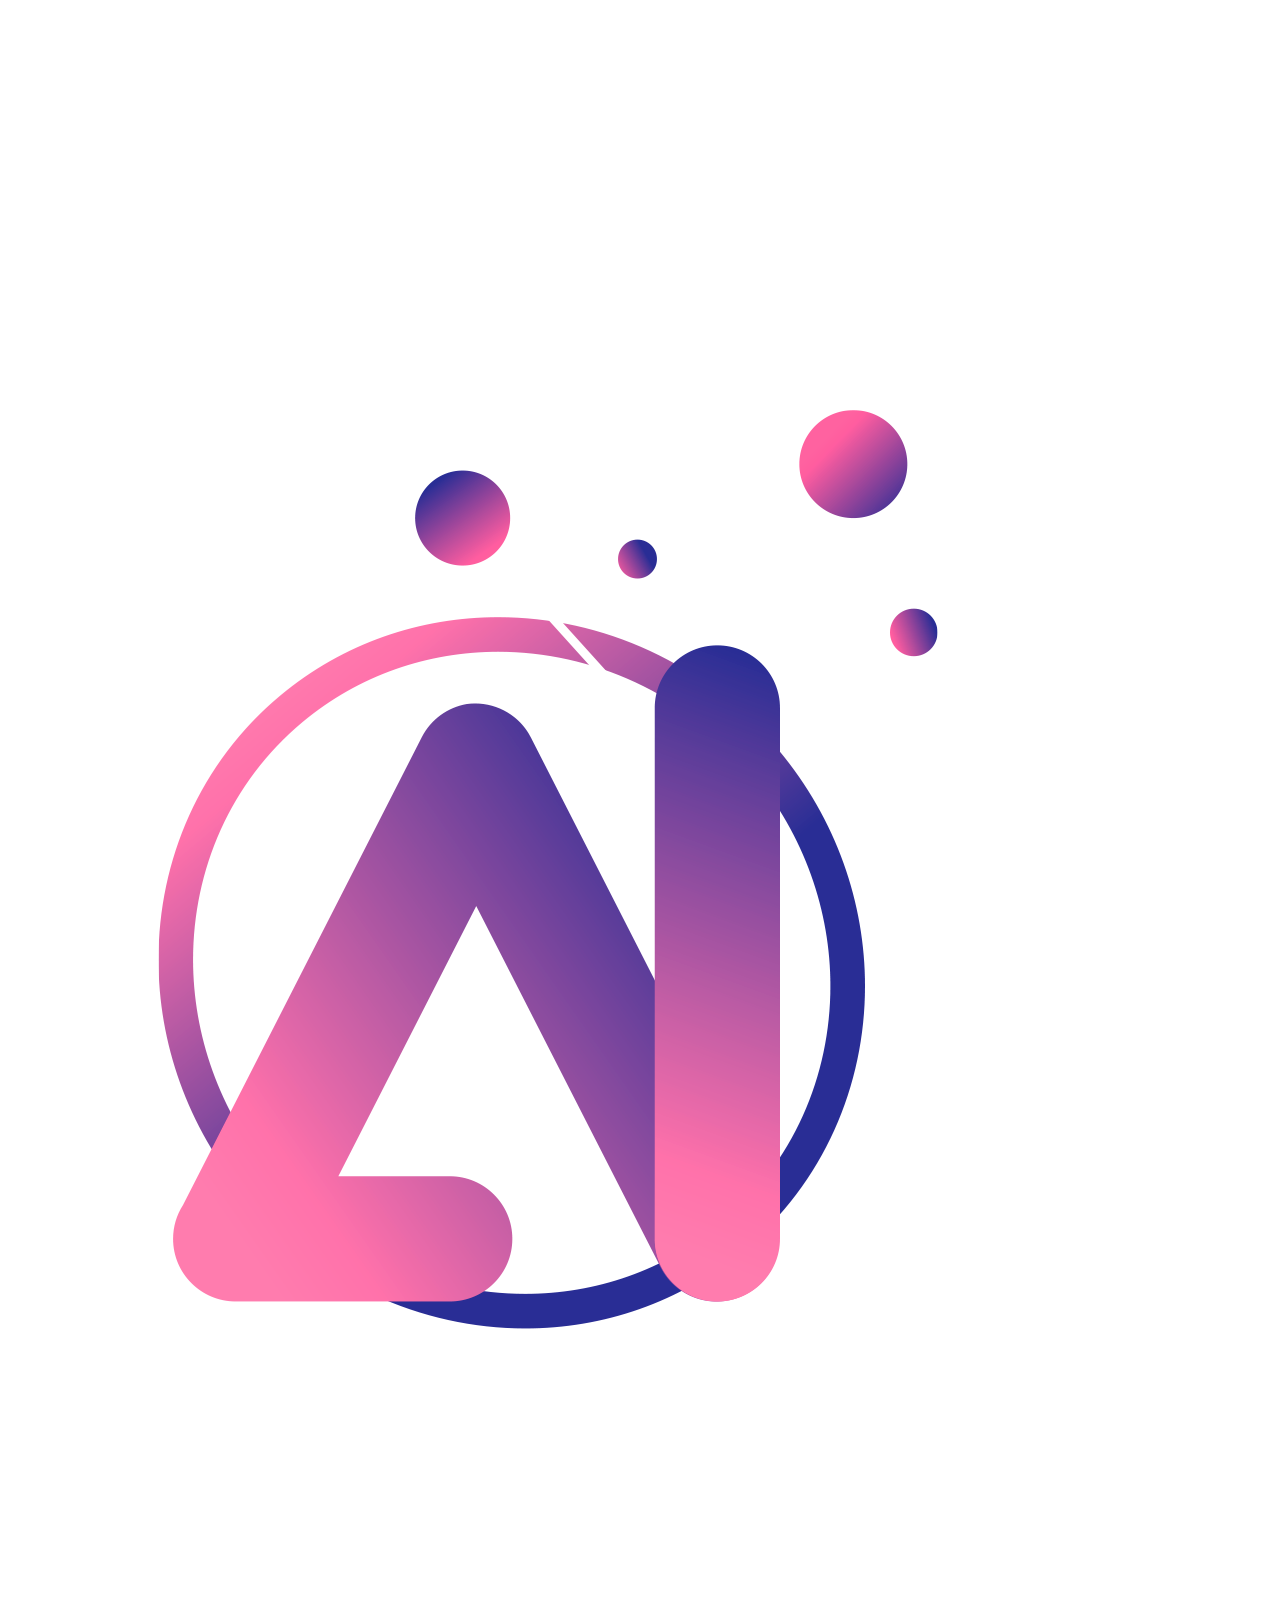
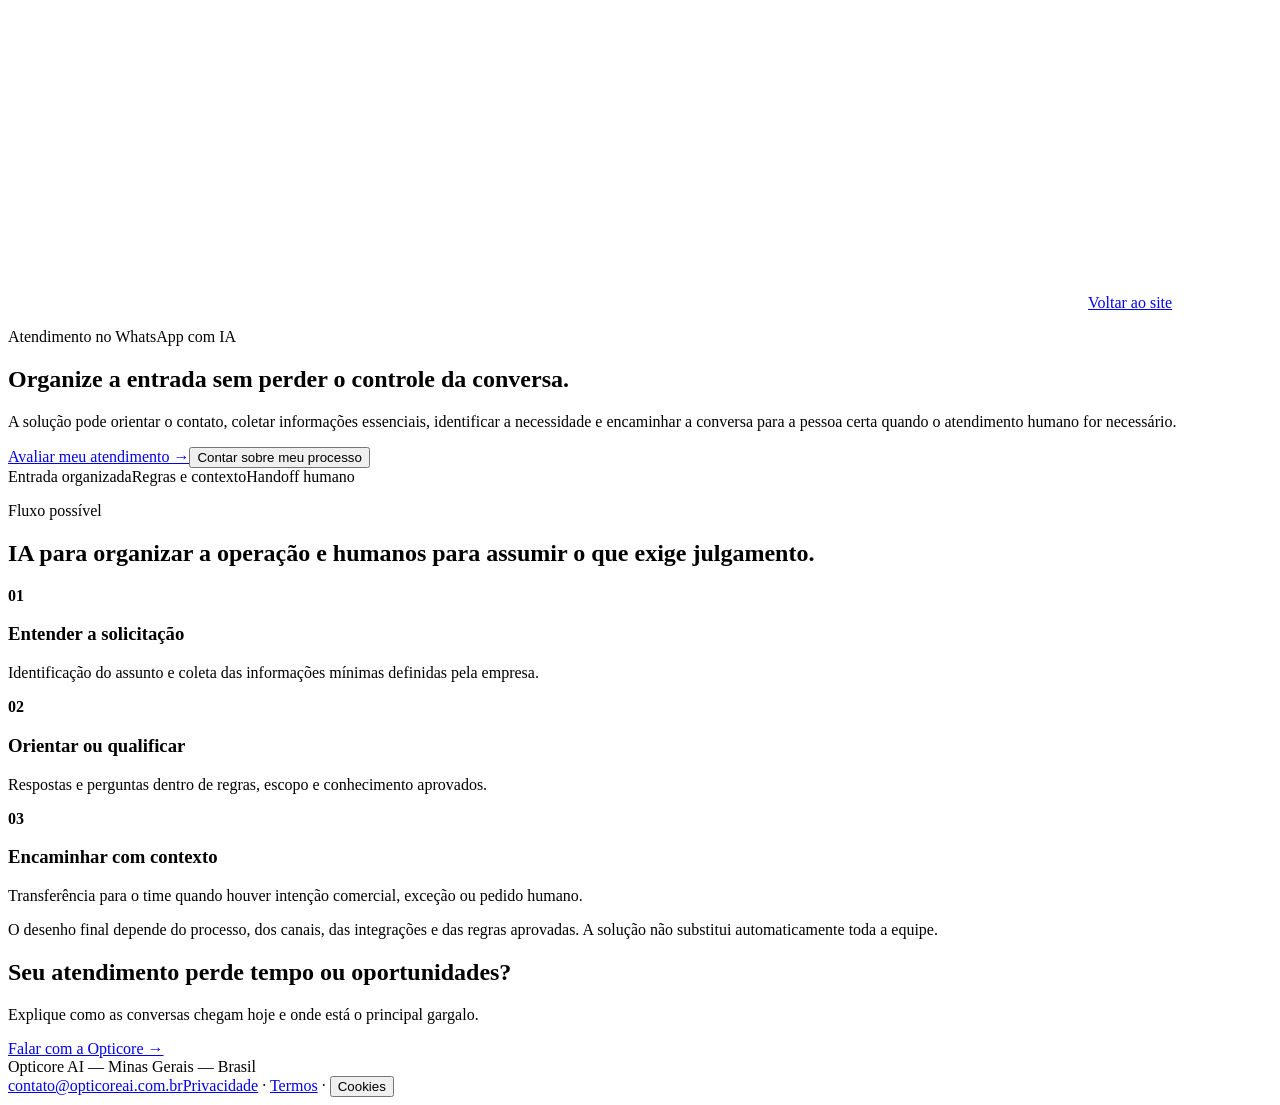
==== atendimento-whatsapp-ia.html @ dc370904 "feat(preview): adiciona revisão visual" ====
<!doctype html>
<html lang="pt-BR">
<head>
  <meta charset="utf-8">
  <meta name="viewport" content="width=device-width,initial-scale=1">
  <title>Atendimento no WhatsApp com IA | Opticore AI</title>
  <meta name="description" content="Organize o atendimento no WhatsApp com coleta de contexto, orientação inicial, qualificação e encaminhamento humano quando necessário.">
  <link rel="canonical" href="https://www.opticoreai.com.br/atendimento-whatsapp-ia.html">
  <link rel="icon" href="favicon.ico" sizes="any">
  <link rel="preconnect" href="https://fonts.googleapis.com">
  <link rel="preconnect" href="https://fonts.gstatic.com" crossorigin>
  <link href="https://fonts.googleapis.com/css2?family=Audiowide&family=Manrope:wght@400;500;600;700;800&display=swap" rel="stylesheet">
  <link rel="stylesheet" href="site.css">
  <script src="site.js" defer></script>
</head>
<body class="landing-body">
  <header class="landing-header page-shell"><a href="index.html" aria-label="Opticore AI - início"><img class="landing-logo" src="logo-branca-sem-fundo.png" alt="Opticore AI"></a><a class="landing-back" href="index.html">Voltar ao site</a></header>
  <main>
    <section class="landing-hero page-shell"><div><p class="landing-eyebrow">Atendimento no WhatsApp com IA</p><h1>Organize a entrada sem perder o controle da conversa.</h1><p>A solução pode orientar o contato, coletar informações essenciais, identificar a necessidade e encaminhar a conversa para a pessoa certa quando o atendimento humano for necessário.</p><a class="landing-cta" data-track="whatsapp" data-cta="atendimento_hero" href="https://wa.me/551151927579?text=Olá%2C%20vim%20pela%20página%20de%20atendimento%20no%20WhatsApp%20e%20quero%20avaliar%20esse%20processo%20na%20minha%20empresa." target="_blank" rel="noreferrer">Avaliar meu atendimento →</a><button class="landing-form-trigger" type="button" data-open-lead-form>Contar sobre meu processo</button></div><aside class="solution-visual" aria-hidden="true"><div class="solution-orbit"></div><div class="solution-core"></div><span class="solution-label one">Entrada organizada</span><span class="solution-label two">Regras e contexto</span><span class="solution-label three">Handoff humano</span></aside></section>
    <section class="landing-section page-shell"><p class="landing-eyebrow">Fluxo possível</p><h2>IA para organizar a operação e humanos para assumir o que exige julgamento.</h2><div class="landing-grid"><article class="landing-card"><b>01</b><h3>Entender a solicitação</h3><p>Identificação do assunto e coleta das informações mínimas definidas pela empresa.</p></article><article class="landing-card"><b>02</b><h3>Orientar ou qualificar</h3><p>Respostas e perguntas dentro de regras, escopo e conhecimento aprovados.</p></article><article class="landing-card"><b>03</b><h3>Encaminhar com contexto</h3><p>Transferência para o time quando houver intenção comercial, exceção ou pedido humano.</p></article></div><p class="landing-note">O desenho final depende do processo, dos canais, das integrações e das regras aprovadas. A solução não substitui automaticamente toda a equipe.</p></section>
    <section class="landing-contact page-shell"><div><h2>Seu atendimento perde tempo ou oportunidades?</h2><p>Explique como as conversas chegam hoje e onde está o principal gargalo.</p></div><a class="landing-cta" data-track="whatsapp" data-cta="atendimento_final" href="https://wa.me/551151927579?text=Olá%2C%20quero%20avaliar%20o%20atendimento%20da%20minha%20empresa%20no%20WhatsApp." target="_blank" rel="noreferrer">Falar com a Opticore →</a></section>
    <dialog class="lead-dialog" data-lead-dialog aria-labelledby="lead-form-title">
      <div class="lead-dialog-inner">
        <button class="lead-dialog-close" type="button" data-close-lead-form aria-label="Fechar formulário">×</button>
        <p class="lead-dialog-eyebrow">Atendimento no WhatsApp</p>
        <h2 id="lead-form-title">Conte um pouco sobre o seu processo.</h2>
        <p class="lead-dialog-intro">Usaremos estas informações somente para entender a sua solicitação e retornar pelo canal escolhido.</p>
        <form class="lead-form" data-lead-form data-solution-context="Atendimento no WhatsApp" data-form-version="lead-v1" novalidate>
          <input type="hidden" name="solution_context" value="Atendimento no WhatsApp">
          <input type="hidden" name="form_version" value="lead-v1">
          <label>Seu nome<input name="name" type="text" autocomplete="name" required></label>
          <label>Empresa<input name="company" type="text" autocomplete="organization" required></label>
          <label>WhatsApp<input name="phone" type="tel" autocomplete="tel" inputmode="tel" placeholder="(00) 00000-0000" required></label>
          <label>E-mail <small>(opcional)</small><input name="email" type="email" autocomplete="email" placeholder="voce@empresa.com.br"></label>
          <label>Segmento<select name="segment" required><option value="">Selecione</option><option>Comércio</option><option>Serviços</option><option>Indústria</option><option>Associação ou entidade</option><option>Outro</option></select></label>
          <label class="full">Qual processo ou dificuldade você quer melhorar?<textarea name="challenge" maxlength="900" required placeholder="Ex.: os contatos demoram a receber resposta e o time perde o contexto."></textarea></label>
          <label class="full">Canal preferido para retorno<select name="contact_preference" required><option value="">Selecione</option><option value="whatsapp">WhatsApp</option><option value="email">E-mail</option></select></label>
          <label class="lead-consent"><input name="consent" type="checkbox" required><span>Autorizo a Opticore AI a usar estes dados para analisar minha solicitação e entrar em contato. Consulte a <a href="privacy.html">Política de Privacidade</a>.</span></label>
          <div class="lead-form-actions"><button class="lead-submit" type="submit">Enviar solicitação</button><p class="lead-form-status" data-lead-form-status aria-live="polite"></p></div>
        </form>
      </div>
    </dialog>
  </main>
  <footer class="landing-footer page-shell"><span>Opticore AI — Minas Gerais — Brasil<br><a href="mailto:contato@opticoreai.com.br">contato@opticoreai.com.br</a></span><span><a href="privacy.html">Privacidade</a> · <a href="terms.html">Termos</a> · <button class="cookie-settings" type="button" data-cookie-settings>Cookies</button></span></footer>
</body>
</html>
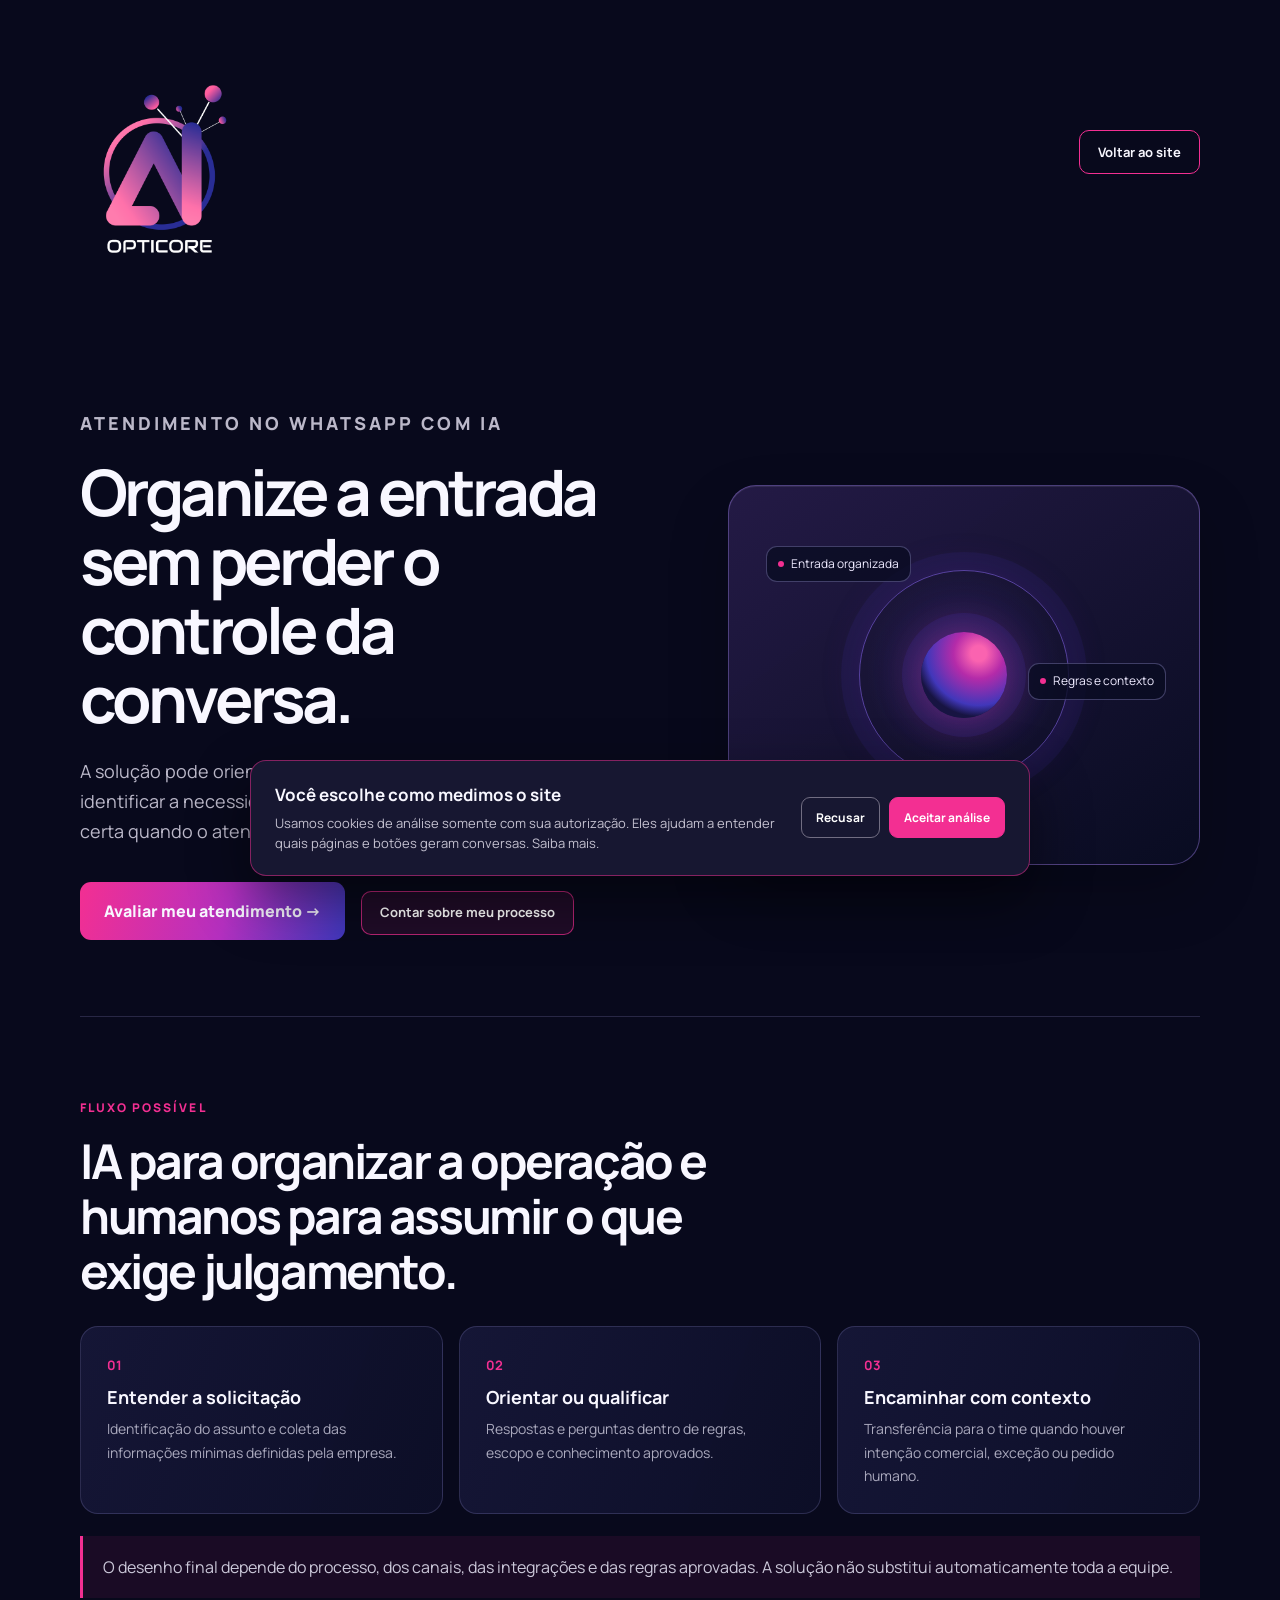
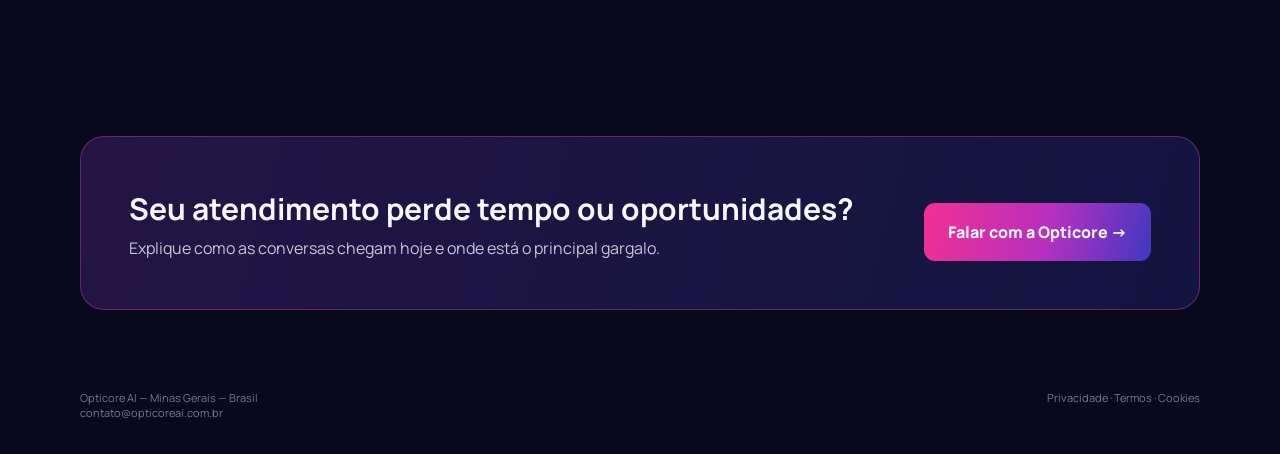
==== commit d085b3f0: "Conecta formulários do site ao recebimento de leads no n8n" ====
--- a/atendimento-whatsapp-ia.html
+++ b/atendimento-whatsapp-ia.html
@@ -25,9 +25,10 @@
         <p class="lead-dialog-eyebrow">Atendimento no WhatsApp</p>
         <h2 id="lead-form-title">Conte um pouco sobre o seu processo.</h2>
         <p class="lead-dialog-intro">Usaremos estas informações somente para entender a sua solicitação e retornar pelo canal escolhido.</p>
-        <form class="lead-form" data-lead-form data-solution-context="Atendimento no WhatsApp" data-form-version="lead-v1" novalidate>
+        <form class="lead-form" data-lead-form data-endpoint="https://automacao.opticoreai.com.br/webhook/opticore-site-leads-v1" data-solution-context="Atendimento no WhatsApp" data-form-version="lead-v1" novalidate>
           <input type="hidden" name="solution_context" value="Atendimento no WhatsApp">
           <input type="hidden" name="form_version" value="lead-v1">
+          <label style="position:absolute;left:-10000px" aria-hidden="true">Website<input name="website" type="text" tabindex="-1" autocomplete="off"></label>
           <label>Seu nome<input name="name" type="text" autocomplete="name" required></label>
           <label>Empresa<input name="company" type="text" autocomplete="organization" required></label>
           <label>WhatsApp<input name="phone" type="tel" autocomplete="tel" inputmode="tel" placeholder="(00) 00000-0000" required></label>
@@ -44,3 +45,4 @@
   <footer class="landing-footer page-shell"><span>Opticore AI — Minas Gerais — Brasil<br><a href="mailto:contato@opticoreai.com.br">contato@opticoreai.com.br</a></span><span><a href="privacy.html">Privacidade</a> · <a href="terms.html">Termos</a> · <button class="cookie-settings" type="button" data-cookie-settings>Cookies</button></span></footer>
 </body>
 </html>
+
--- a/site.css
+++ b/site.css
@@ -0,0 +1 @@
+.deliverables{display:grid;grid-template-columns:0.86fr 1.14fr;gap:92px;padding:0 0 105px}.deliverables>div:first-child h2{font-size:clamp(31px, 3.4vw, 48px);line-height:1.12;letter-spacing:-.05em}.deliverables>div:first-child>p:last-child{color:#aaa9bd;font-size:16px;line-height:1.7}.deliverables-grid{display:grid;gap:16px}.deliverables-grid article{padding:24px;background:linear-gradient(110deg,rgba(23,24,57,.91),rgba(13,15,40,.94));border:1px solid rgba(185,178,255,.18);border-radius:18px}.deliverables-grid b{color:#f32f92;font-family:Audiowide,sans-serif;font-size:13px}.deliverables-grid h3{margin:7px 0;font-size:18px}.deliverables-grid p{margin:0;color:#aaa9bd;font-size:14px;line-height:1.6}.capability{transition:.2s}.capability:hover{transform:translateY(-3px);border-color:rgba(243,47,146,.52)}.cookie-settings{padding:0;border:0;background:0 0;color:inherit;font:inherit;cursor:pointer}.cookie-settings:hover{color:#fff}.cookie-banner{position:fixed;left:24px;right:24px;bottom:24px;z-index:100;max-width:780px;margin:auto;padding:22px 24px;display:none;grid-template-columns:1fr auto;gap:20px;align-items:center;background:#171731;border:1px solid rgba(243,47,146,.5);border-radius:16px;box-shadow:0 24px 60px rgba(0,0,0,.48)}.cookie-banner.is-visible{display:grid}.cookie-banner h2{margin:0 0 7px;font-size:17px}.cookie-banner p{margin:0;color:#c4c1d0;font-size:13px;line-height:1.55}.cookie-banner a{color:#ff69b6}.cookie-actions{display:flex;gap:9px}.cookie-actions button{padding:11px 14px;border-radius:9px;font:700 12px Manrope,Arial,sans-serif;cursor:pointer}.cookie-reject{border:1px solid #716d82;background:0 0;color:#fff}.cookie-accept{border:1px solid #f32f92;background:#f32f92;color:#fff}.page-shell{width:min(1120px,calc(100% - 64px));margin:auto}.landing-body{margin:0;background:#08091c;color:#f8f7ff;font-family:Manrope,Arial,sans-serif}.landing-body *{box-sizing:border-box}.landing-body a{color:inherit;text-decoration:none}.landing-header{min-height:88px;display:flex;align-items:center;justify-content:space-between}.landing-logo{width:170px;transform:translateY(22px)}.landing-back{padding:12px 18px;border:1px solid #f32f92;border-radius:10px;font-size:13px;font-weight:700}.landing-hero{padding:105px 0 76px;display:grid;grid-template-columns:1.1fr 0.9fr;gap:70px;align-items:center}.landing-eyebrow{margin:0 0 18px;color:#f32f92;text-transform:uppercase;letter-spacing:.17em;font-size:12px;font-weight:800}.landing-hero h1{margin:0 0 24px;font-size:clamp(42px, 5vw, 66px);line-height:1.08;letter-spacing:-.06em}.landing-hero p{max-width:650px;color:#bbb8c9;font-size:18px;line-height:1.65}.landing-cta{display:inline-flex;align-items:center;gap:24px;margin-top:18px;padding:18px 24px;border-radius:11px;background:linear-gradient(105deg,#f32f92,#b530c0 55%,#4038bf);font-weight:800}.signal-card{padding:30px;background:linear-gradient(145deg,rgba(38,27,72,.9),rgba(10,13,36,.91));border:1px solid rgba(178,135,255,.45);border-radius:24px}.signal-card h2{margin:0 0 18px;font-size:20px}.signal-card ul{margin:0;padding:0;list-style:none;display:grid;gap:13px}.signal-card li{padding-left:27px;position:relative;color:#cbc8d9;line-height:1.5}.signal-card li:before{content:"◇";position:absolute;left:0;color:#f32f92}.landing-section{padding:82px 0;border-top:1px solid rgba(185,178,255,.18)}.landing-section h2{max-width:720px;margin:0 0 28px;font-size:clamp(30px, 4vw, 48px);line-height:1.14;letter-spacing:-.05em}.landing-grid{display:grid;grid-template-columns:repeat(3,1fr);gap:16px}.landing-card{padding:26px;background:linear-gradient(110deg,rgba(23,24,57,.91),rgba(13,15,40,.94));border:1px solid rgba(185,178,255,.18);border-radius:18px}.landing-card b{color:#f32f92;font-size:13px}.landing-card h3{margin:10px 0 8px;font-size:18px}.landing-card p{margin:0;color:#aaa9bd;font-size:14px;line-height:1.65}.landing-note{margin-top:22px;padding:18px 20px;border-left:3px solid #f32f92;background:rgba(243,47,146,.08);color:#cbc8d9;line-height:1.65}.landing-contact{margin:40px auto 80px;padding:48px;display:flex;align-items:center;justify-content:space-between;gap:35px;background:linear-gradient(105deg,rgba(45,25,82,.75),rgba(19,22,66,.94));border:1px solid rgba(227,71,173,.38);border-radius:24px}.landing-contact h2{margin:0 0 8px;font-size:30px}.landing-contact p{margin:0;color:#c8c4d7}.landing-footer{padding:0 0 34px;display:flex;justify-content:space-between;gap:18px;color:#79768e;font-size:11px}@media (max-width:850px){.deliverables,.landing-hero{grid-template-columns:1fr;gap:35px}.landing-grid{grid-template-columns:1fr}.landing-contact{align-items:flex-start;flex-direction:column}.landing-logo{width:120px}.cookie-banner{grid-template-columns:1fr}}@media (max-width:650px){.deliverables{padding-bottom:72px}.page-shell{width:calc(100% - 36px)}.landing-hero{padding:72px 0 55px}.landing-hero h1{font-size:39px}.landing-hero p{font-size:15px}.landing-section{padding:60px 0}.landing-contact{padding:30px 24px}.landing-footer{flex-direction:column}.cookie-banner{left:14px;right:14px;bottom:14px;padding:18px}.cookie-actions{flex-direction:column}.cookie-actions button{width:100%}}.capabilities{display:none}.node{color:inherit;text-decoration:none;cursor:pointer;transition:border-color .2s,background .2s,box-shadow .2s}.node em{display:block;max-height:0;margin-top:0;overflow:hidden;color:#ff69b6;font-size:9px;font-style:normal;font-weight:800;letter-spacing:.02em;opacity:0;transition:.2s}.node:focus-visible,.node:hover{border-color:#f32f92;background:linear-gradient(145deg,rgba(55,31,89,.97),rgba(14,16,44,.97));box-shadow:inset 0 1px rgba(255,255,255,.1),0 16px 38px rgba(243,47,146,.18)}.node:focus-visible em,.node:hover em{max-height:18px;margin-top:7px;opacity:1}.node:focus-visible{outline:3px solid rgba(243,47,146,.38);outline-offset:4px}.node:focus-visible b,.node:hover b{margin-top:7px}@media (max-width:650px){.capabilities{display:grid}}.landing-form-trigger{display:inline-flex;align-items:center;justify-content:center;margin:18px 0 0 16px;padding:13px 18px;border:1px solid rgba(243,47,146,.72);border-radius:10px;background:rgba(243,47,146,.1);color:#fff;font:700 13px/1.2 Manrope,Arial,sans-serif;cursor:pointer;transition:.2s}.landing-form-trigger:focus-visible,.landing-form-trigger:hover{background:#f32f92;border-color:#f32f92;transform:translateY(-2px)}@media (max-width:650px){.landing-form-trigger{display:flex;width:max-content;margin-left:0}}.lead-dialog{width:min(620px,calc(100% - 32px));max-height:min(760px,calc(100% - 32px));padding:0;border:1px solid rgba(185,178,255,.38);border-radius:24px;background:#10102a;color:#f8f7ff;box-shadow:0 28px 90px rgba(0,0,0,.58)}.lead-dialog::backdrop{background:rgba(5,6,19,.78);backdrop-filter:blur(5px)}.lead-dialog-inner{position:relative;padding:32px}.lead-dialog-close{position:absolute;right:18px;top:18px;width:34px;height:34px;border:1px solid rgba(185,178,255,.32);border-radius:50%;background:0 0;color:#fff;font-size:22px;cursor:pointer}.lead-dialog-eyebrow{margin:0 44px 10px 0;color:#f32f92;font:800 11px/1.3 Manrope,Arial,sans-serif;letter-spacing:.12em;text-transform:uppercase}.lead-dialog h2{max-width:470px;margin:0 0 8px;font:800 clamp(25px, 3vw, 34px)/1.12 Manrope,Arial,sans-serif;letter-spacing:-.04em}.lead-dialog-intro{margin:0 0 24px;color:#c6c2d5;font:14px/1.55 Manrope,Arial,sans-serif}.lead-form{display:grid;grid-template-columns:1fr 1fr;gap:14px}.lead-form label{display:grid;gap:7px;color:#e7e4f3;font:700 12px/1.3 Manrope,Arial,sans-serif}.lead-form .lead-consent,.lead-form .lead-form-actions,.lead-form label.full{grid-column:1/-1}.lead-form input,.lead-form select,.lead-form textarea{width:100%;padding:12px 13px;border:1px solid rgba(185,178,255,.32);border-radius:10px;background:#090a20;color:#fff;font:400 14px/1.4 Manrope,Arial,sans-serif}.lead-form textarea{min-height:98px;resize:vertical}.lead-form input:focus,.lead-form select:focus,.lead-form textarea:focus{outline:2px solid rgba(243,47,146,.6);outline-offset:1px}.lead-consent{display:flex!important;grid-template-columns:18px 1fr;align-items:start;gap:9px!important;color:#beb9cf!important;font-weight:500!important}.lead-consent input{width:16px;height:16px;margin:1px 0 0;accent-color:#f32f92}.lead-consent a{color:#fff;text-decoration:underline}.lead-submit{padding:14px 18px;border:0;border-radius:10px;background:linear-gradient(105deg,#f32f92,#b530c0 55%,#4038bf);color:#fff;font:800 14px/1.2 Manrope,Arial,sans-serif;cursor:pointer}.lead-form-status{min-height:19px;margin:11px 0 0;color:#c6c2d5;font:12px/1.45 Manrope,Arial,sans-serif}.lead-form-status.is-preview{color:#ffb8da}@media (max-width:560px){.lead-dialog-inner{padding:27px 20px}.lead-form{grid-template-columns:1fr}.lead-form .lead-consent,.lead-form .lead-form-actions,.lead-form label.full{grid-column:auto}.lead-dialog h2{font-size:27px}}.node-cta{display:inline-flex;align-items:center;justify-content:center;min-width:82px;margin:10px auto 0;padding:6px 13px;border:1px solid rgba(243,47,146,.72);border-radius:999px;background:rgba(243,47,146,.1);color:#fff;font-size:10px;font-weight:800;line-height:1.2;transition:.2s}.node:focus-visible .node-cta,.node:hover .node-cta{background:#f32f92;border-color:#f32f92;box-shadow:0 7px 17px rgba(243,47,146,.28)}.solution-visual{position:relative;min-height:380px;overflow:hidden;border:1px solid rgba(174,139,255,.38);border-radius:28px;background:radial-gradient(circle at 50% 49%,rgba(81,58,195,.32),transparent 32%),linear-gradient(145deg,rgba(37,27,71,.96),rgba(9,12,34,.98));box-shadow:inset 0 1px rgba(255,255,255,.08),0 28px 60px rgba(0,0,0,.22)}.solution-orbit{position:absolute;inset:50% auto auto 50%;width:210px;height:210px;transform:translate(-50%,-50%);border:1px solid rgba(145,108,255,.52);border-radius:50%;box-shadow:0 0 0 18px rgba(75,54,192,.1),0 0 42px rgba(119,46,175,.16)}.solution-core{position:absolute;left:50%;top:50%;width:86px;height:86px;transform:translate(-50%,-50%);border-radius:50%;background:radial-gradient(circle at 67% 25%,#fa63b0 0 9%,#b42ba9 29%,#4137ba 60%,#171442 73%);box-shadow:0 0 0 19px rgba(75,54,192,.15),0 0 42px rgba(243,47,146,.42)}.solution-label{position:absolute;z-index:1;max-width:145px;padding:9px 11px;border:1px solid rgba(185,178,255,.3);border-radius:11px;background:rgba(9,12,34,.78);color:#eeeaff;font-size:12px;line-height:1.35}.solution-label:before{content:"";display:inline-block;width:6px;height:6px;margin:0 7px 1px 0;border-radius:50%;background:#f32f92}.solution-label.one{top:16%;left:8%}.solution-label.two{right:7%;top:47%}.solution-label.three{bottom:14%;left:11%}@media (max-width:850px){.solution-visual{min-height:330px}}@media (max-width:650px){.solution-visual{min-height:290px}.solution-orbit{width:170px;height:170px}.solution-label{font-size:11px;max-width:125px}.solution-label.one{left:5%}.solution-label.two{right:4%}.solution-label.three{left:6%}}
